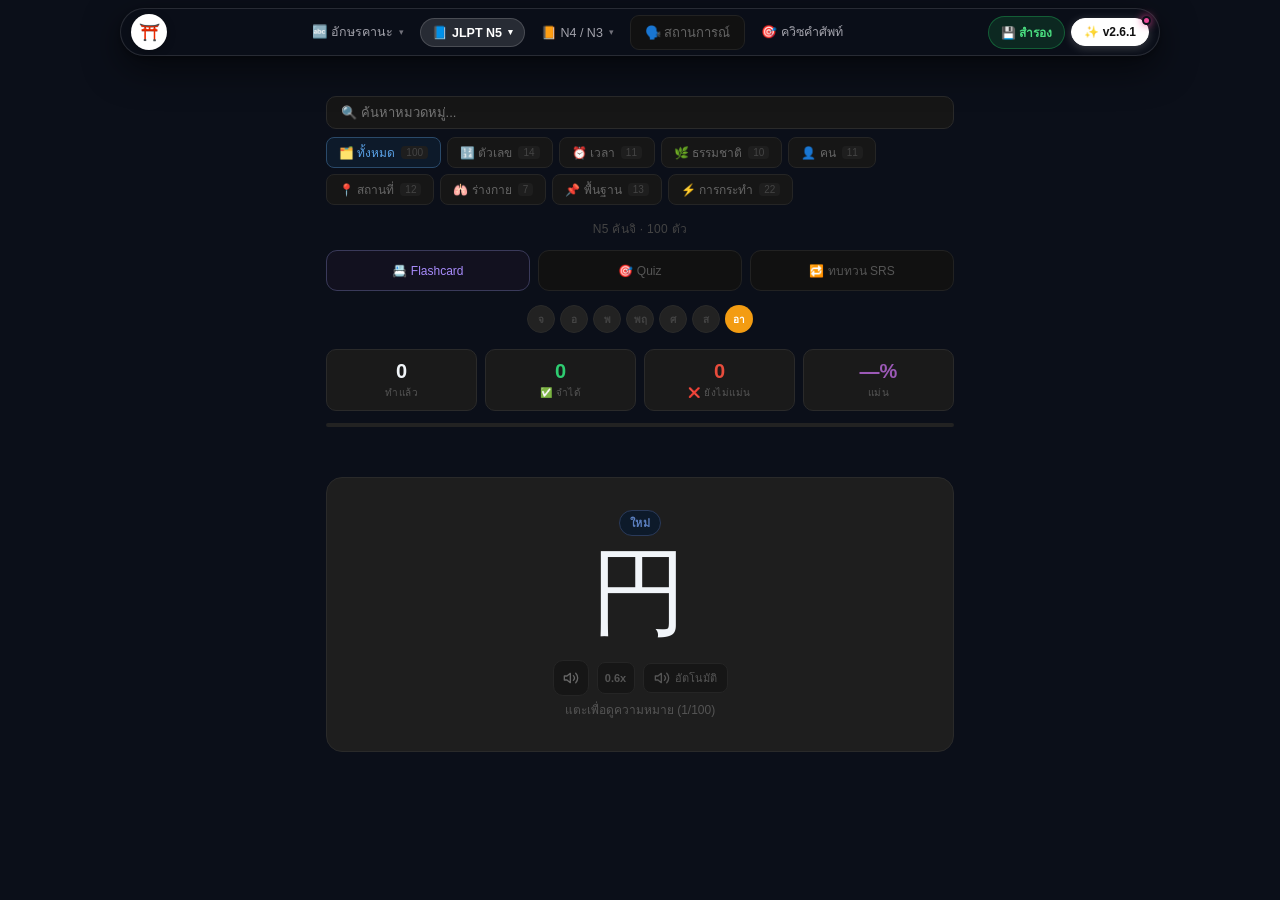
==== flashcard.html @ 949e360c "feat: implement JLPT PWA flashcard and quiz application with modern UI and test suite" ====
<!DOCTYPE html>
<html lang="th">
<head>
<meta charset="UTF-8">
<meta name="viewport" content="width=device-width, initial-scale=1, maximum-scale=1, user-scalable=no">
<title>คันจิ JLPT N5–N3 Flashcard</title>
<link rel="manifest" href="manifest.json">
<meta name="theme-color" content="#111111">
<meta name="mobile-web-app-capable" content="yes">
<meta name="apple-mobile-web-app-capable" content="yes">
<meta name="apple-mobile-web-app-status-bar-style" content="black">
<meta name="apple-mobile-web-app-title" content="JLPT Flashcard">
<link rel="apple-touch-icon" href="apple-touch-icon.png">
<link rel="icon" type="image/png" href="icon-192.png">
<link rel="stylesheet" href="css/shared.css?v=26">
<link rel="stylesheet" href="css/flashcard.css?v=26">
<!-- ตรวจ embedded ก่อน render เพื่อป้องกัน navbar กระพริบ (FOUC) -->
<script>
  if(new URLSearchParams(location.search).has('embedded') || window.self !== window.top){
    document.documentElement.classList.add('is-embedded-early');
  }
</script>
<style>
  /* ซ่อน navbar ทันทีก่อน body class พร้อม */
  html.is-embedded-early .floating-nav-wrapper { display: none !important; }
</style>
</head>
<body>

<div class="floating-nav-wrapper">
  <nav class="nav-capsule" aria-label="แถบเมนูหลัก">
    <a href="index.html" class="nav-brand-badge" title="กลับหน้าหลัก JLPT ควิซ">⛩️</a>

    <div class="nav-menu-group">
      <!-- 1. คานะ Dropdown -->
      <div class="nav-dropdown-wrap" id="wrap-kana">
        <button class="nav-pill-btn" id="group-kana" onclick="toggleNavDropdown('wrap-kana', event)" aria-haspopup="true">
          <span>🔤 อักษรคานะ</span>
          <span class="nav-chevron">▾</span>
        </button>
        <div class="nav-dropdown-panel" role="menu">
          <button class="nav-drop-item level-tab" id="tab-hiragana" onclick="selectNavLevel('hiragana', event)" role="menuitem">🌸 ฮิรางานะ</button>
          <button class="nav-drop-item level-tab" id="tab-katakana" onclick="selectNavLevel('katakana', event)" role="menuitem">⚡ คาตาคานะ</button>
        </div>
      </div>

      <!-- 2. N5 Dropdown -->
      <div class="nav-dropdown-wrap" id="wrap-n5">
        <button class="nav-pill-btn" id="group-n5" onclick="toggleNavDropdown('wrap-n5', event)" aria-haspopup="true">
          <span>📘 JLPT N5</span>
          <span class="nav-chevron">▾</span>
        </button>
        <div class="nav-dropdown-panel" role="menu">
          <button class="nav-drop-item level-tab" id="tab-n5" onclick="selectNavLevel('n5', event)" role="menuitem">📘 N5 คันจิ</button>
          <button class="nav-drop-item level-tab" id="tab-vocab5" onclick="selectNavLevel('vocab5', event)" role="menuitem">📗 N5 คำศัพท์</button>
          <button class="nav-drop-item level-tab" id="tab-grammar5" onclick="selectNavLevel('grammar5', event)" role="menuitem">📙 N5 ไวยากรณ์</button>
        </div>
      </div>

      <!-- 3. N4 / N3 Dropdown -->
      <div class="nav-dropdown-wrap" id="wrap-n4n3">
        <button class="nav-pill-btn" id="group-n4n3" onclick="toggleNavDropdown('wrap-n4n3', event)" aria-haspopup="true">
          <span>📙 N4 / N3</span>
          <span class="nav-chevron">▾</span>
        </button>
        <div class="nav-dropdown-panel" role="menu">
          <button class="nav-drop-item level-tab" id="tab-n4" onclick="selectNavLevel('n4', event)" role="menuitem">📗 N4 คันจิ</button>
          <button class="nav-drop-item level-tab" id="tab-n3" onclick="selectNavLevel('n3', event)" role="menuitem">📙 N3 คันจิ</button>
          <button class="nav-drop-item level-tab" id="tab-all" onclick="selectNavLevel('all', event)" role="menuitem">🗂️ รวมทั้งหมด (N5-N3)</button>
        </div>
      </div>

      <!-- 4. Direct Buttons -->
      <button class="nav-pill-btn level-tab" id="tab-scene" onclick="selectNavLevel('scene', event)">🗣️ สถานการณ์</button>
      <a href="index.html" class="nav-pill-btn" id="tab-quiz" style="text-decoration:none;">🎯 ควิซคำศัพท์</a>
    </div>

    <!-- Right Actions -->
    <div class="nav-right-actions">
      <button class="nav-action-pill backup-pill" id="btn-backup" onclick="event.preventDefault();openBackup()" title="สำรองและกู้คืนข้อมูล">💾 สำรอง</button>
      <button class="nav-action-pill changelog-pill btn-changelog-tab" id="btn-changelog" onclick="event.preventDefault();openChangelog()" title="บันทึกการอัปเดตระบบ">
        <span>✨ v2.6.1</span>
        <span class="changelog-unread-dot" id="changelog-badge-dot"></span>
      </button>
    </div>
  </nav>
</div>

<div class="content">
  <div id="backup-banner"></div>
  <div class="filter-wrap"><input class="filter-search" id="filter-search" placeholder="🔍 ค้นหาหมวดหมู่..." oninput="filterChips(this.value)"><div class="filter-bar" id="filters"></div></div>
  <div class="section-info" id="section-info"></div>
  <div id="scene-bar"></div>
  <div class="mode-tabs">
    <div class="mode-tab active" id="mt-flash" onclick="event.preventDefault();setMode('flash')">📇 Flashcard</div>
    <div class="mode-tab" id="mt-quiz" onclick="event.preventDefault();setMode('quiz')">🎯 Quiz</div>
    <div class="mode-tab" id="mt-srs" onclick="event.preventDefault();setMode('srs')">🔁 ทบทวน SRS</div>
  </div>
  <div class="streak-row" id="streak-row"></div>
  <div class="stats">
    <div class="stat"><div class="stat-n" id="s-total">0</div><div class="stat-l">ทำแล้ว</div></div>
    <div class="stat"><div class="stat-n" id="s-right" style="color:#2ecc71">0</div><div class="stat-l">✅ จำได้</div></div>
    <div class="stat"><div class="stat-n" id="s-wrong" style="color:#e74c3c">0</div><div class="stat-l">❌ ยังไม่แม่น</div></div>
    <div class="stat"><div class="stat-n stat-pct" id="s-pct">0%</div><div class="stat-l">แม่น</div></div>
  </div>
  <div class="progress-bar"><div class="progress-fill pf-n5" id="prog" style="width:0%"></div></div>
  <div class="mode-badge" id="mode-label"></div>
  <div id="main"></div>
</div>

<div class="modal-overlay" id="scene-modal" onclick="if(event.target===this)closeScene()">
  <div class="modal-box scene-box" role="dialog" aria-modal="true" aria-label="บทสนทนา">
    <div class="modal-head"><span id="scene-title"></span><button class="modal-x" onclick="closeScene()" aria-label="ปิด">✕</button></div>
    <div class="scene-tip" id="scene-tip"></div>
    <button class="scene-play" id="scene-play-btn" data-playing="0" onclick="playScene()">▶ เล่นทั้งบท</button>
    <div id="scene-list"></div>
  </div>
</div>

<div class="modal-overlay" id="backup-modal" onclick="if(event.target===this)closeBackup()">
  <div class="modal-box" role="dialog" aria-modal="true" aria-label="สำรองและกู้คืนข้อมูล">
    <div class="modal-head"><span>💾 สำรอง / กู้คืนข้อมูล</span><button class="modal-x" onclick="closeBackup()" aria-label="ปิด">✕</button></div>
    <div class="backup-info" id="backup-info"></div>
    <div class="modal-actions">
      <button class="done-btn primary" onclick="exportBackup()">⬆️ ส่งออกไฟล์สำรอง</button>
      <button class="done-btn secondary" onclick="document.getElementById('import-file').click()">⬇️ นำเข้าจากไฟล์</button>
      <input type="file" id="import-file" accept=".json,application/json" hidden onchange="importFile(this)">
    </div>
    <details class="backup-adv">
      <summary>ใช้ข้อความแทนไฟล์ (คัดลอก / วาง)</summary>
      <textarea id="backup-text" rows="5" placeholder="วางข้อมูลสำรองที่นี่ แล้วกด นำเข้าจากข้อความ"></textarea>
      <div class="modal-actions row">
        <button class="done-btn secondary" onclick="copyBackup()">คัดลอกข้อมูล</button>
        <button class="done-btn secondary" onclick="importFromTextarea()">นำเข้าจากข้อความ</button>
      </div>
    </details>
    <div class="backup-msg" id="backup-msg"></div>
    <div class="backup-tip">เคล็ดลับ: ข้อมูลสำรองนี้รวมความคืบหน้าของทั้งควิซคำศัพท์ และ Flashcard/SRS เข้าด้วยกัน สามารถนำไปกู้คืนบนเครื่องอื่นได้สมบูรณ์</div>
  </div>
</div>

<div class="modal-overlay" id="changelog-modal" onclick="if(event.target===this)closeChangelog()">
  <div class="modal-box" role="dialog" aria-modal="true" aria-label="บันทึกการอัปเดตระบบ" style="max-width:560px;max-height:85vh;display:flex;flex-direction:column;">
    <div class="modal-head" style="flex-shrink:0;">
      <span style="display:flex;align-items:center;gap:8px;">
        <span>✨ บันทึกการอัปเดตระบบ</span>
        <span style="font-size:11px;background:#6366f122;color:#a5b4fc;border:1px solid #6366f155;padding:2px 8px;border-radius:10px;font-weight:600;">v2.6.1</span>
      </span>
      <button class="modal-x" onclick="closeChangelog()">✕</button>
    </div>
    <div style="overflow-y:auto;padding-right:4px;margin-top:8px;">
      <p style="font-size:13px;color:#94a3b8;margin-bottom:14px;line-height:1.5;">
        รายละเอียดการพัฒนาและฟังก์ชันใหม่ในแต่ละเวอร์ชัน เพื่อให้คุณเรียนและฝึกจำภาษาญี่ปุ่นได้อย่างมีประสิทธิภาพสูงสุด
      </p>
      <div class="changelog-timeline">
        <div class="changelog-card latest">
          <div class="changelog-version-header">
            <div class="changelog-version">v2.6.1 <span class="changelog-badge-new">LATEST</span></div>
            <div class="changelog-date">25 พ.ย. 2026</div>
          </div>
          <ul class="changelog-list">
            <li><span class="emoji">🐛</span><div><b>แก้ Dropdown ไม่ปิดหลัง click:</b> CSS <code>:hover</code> override JS ทำให้ dropdown เปิดกลับทันที แก้โดยให้ JS จัดการ state ผ่าน <code>.open</code> class อย่างเดียว</div></li>
            <li><span class="emoji">🪟</span><div><b>แก้ Navbar ซ้อนใน Flashcard:</b> navbar โผล่ซ้อนกับ navbar หลักเมื่อเปิดผ่าน iframe แก้ด้วย inline script ใน &lt;head&gt; ซ่อนก่อน render (ป้องกัน FOUC)</div></li>
            <li><span class="emoji">💾</span><div><b>แก้ Backup ไม่ครบ:</b> เพิ่ม custom words และ mastery progress เข้า backup schema พร้อมแก้ restore ให้คืนค่าข้อมูลเหล่านี้ด้วย</div></li>
            <li><span class="emoji">🔧</span><div><b>แก้เพิ่มคำศัพท์ไม่ได้:</b> modal ใช้ element ID ผิด ทำให้บันทึกไม่ได้ แก้ให้ตรงกับ HTML</div></li>
            <li><span class="emoji">🧹</span><div><b>แก้ Active state ค้างใน Navbar:</b> ลบ class ที่ hardcode ให้ JS จัดการ active state ทั้งหมดผ่าน <code>updateNavCapsuleState()</code></div></li>
          </ul>
        </div>
        <div class="changelog-card">
          <div class="changelog-version-header">
            <div class="changelog-version">v2.5.0</div>
            <div class="changelog-date">20–24 พ.ย. 2026</div>
          </div>
          <ul class="changelog-list">
            <li><span class="emoji">🚀</span><div><b>ปรับสถาปัตยกรรมโมดูลใหม่:</b> แยกไฟล์ CSS และ JS เป็นระเบียบ โหลดเร็วขึ้น รองรับ PWA Cache สมบูรณ์</div></li>
            <li><span class="emoji">🔤</span><div><b>Modern Floating Pill Navbar:</b> เมนูแคปซูลมนลอย จัดกลุ่มหมวดหมู่เป็นสัดส่วน พร้อมสลับระหว่าง ควิซหลัก และ Flashcard รอง</div></li>
            <li><span class="emoji">⏳</span><div><b>ระบบวิเคราะห์คำที่ตอบช้า:</b> หน้าสรุปผลควิซแสดงรายการคำที่ตอบช้าเกินเกณฑ์ ระบุเวลาที่ใช้ พร้อมปุ่มฟังเสียง 🔊 และปุ่มฝึกเฉพาะคำที่ตอบช้า</div></li>
            <li><span class="emoji">🔧</span><div><b>ระบบซ่อมเฉพาะตัวที่ผิด:</b> กดซ่อมเฉพาะข้อที่ตอบผิดล่าสุดได้ทันทีทั้งฮิรางานะ คาตาคานะ และคำศัพท์</div></li>
            <li><span class="emoji">💾</span><div><b>ระบบสำรองข้อมูลรวมเป็นหนึ่งเดียว:</b> Export ครั้งเดียวเก็บทั้งควิซ คำศัพท์ที่เพิ่มเอง และความจำ SRS ทั้งหมด</div></li>
          </ul>
        </div>
      </div>
    </div>
  </div>
</div>

<script src="data/kanji.js?v=26"></script>
<script src="data/vocab5.js?v=26"></script>
<script src="data/kana.js?v=26"></script>
<script src="data/grammar5.js?v=26"></script>
<script src="data/scenes.js?v=26"></script>

<script src="js/utils.js?v=26"></script>
<script src="js/nav.js?v=26"></script>
<script src="js/backup.js?v=26"></script>
<script src="js/changelog.js?v=26"></script>
<script src="js/tts.js?v=26"></script>
<script src="js/flashcard.js?v=26"></script>

<script>
if (new URLSearchParams(location.search).has('embedded') || window.self !== window.top) {
  document.documentElement.classList.add('is-embedded-early');
  document.body.classList.add('is-embedded');
}

if ('serviceWorker' in navigator && /^https?:$/.test(location.protocol)) {
  window.addEventListener('load', () => {
    navigator.serviceWorker.register('./sw.js').catch(()=>{});
  });
}

initPersist();
renderBackupBanner();
checkChangelogBadge();
updateNavCapsuleState(currentLevel);

renderFilters();
startAll();

document.addEventListener('keydown', e => {
  if (e.key === 'Escape') {
    closeBackup();
    closeScene();
    closeChangelog();
  }
});
</script>
</body>
</html>
---- css/shared.css ----
/* ══════════════════════════════════════════════════════════
   JLPT STUDY & QUIZ — SHARED STYLES
   ══════════════════════════════════════════════════════════ */

/* ── RESET & BASE ── */
* {
  box-sizing: border-box;
  margin: 0;
  padding: 0;
}
body {
  background: #0b0f19;
  color: #f1f5f9;
  font-family:
    -apple-system, BlinkMacSystemFont, "Segoe UI", Roboto, "Noto Sans Thai",
    "Hiragino Kaku Gothic ProN", "Yu Gothic", Meiryo, sans-serif;
  min-height: 100vh;
  -webkit-font-smoothing: antialiased;
  overscroll-behavior: none;
  font-feature-settings: "pwid" 1; /* ให้อักษรญี่ปุ่นมีขนาดสัดส่วน */
  -webkit-font-feature-settings: "pwid" 1;
}
button,
input,
select,
textarea {
  font-family: inherit;
}
a {
  color: inherit;
  text-decoration: none;
}

::-webkit-scrollbar {
  width: 5px;
  height: 5px;
}
::-webkit-scrollbar-track {
  background: #0b0f19;
}
::-webkit-scrollbar-thumb {
  background: #1e293b;
  border-radius: 3px;
}

/* ── MODERN FLOATING PILL NAVBAR ── */
.floating-nav-wrapper {
  position: sticky;
  top: 0;
  z-index: 1000;
  padding: 8px 8px 6px 8px;
  margin: 0 0 14px 0;
  display: flex;
  justify-content: center;
  width: 100%;
  pointer-events: none;
  background: linear-gradient(to bottom, #0b0f19 0%, #0b0f19 70%, transparent 100%);
}
.nav-capsule {
  pointer-events: auto;
  display: flex;
  align-items: center;
  justify-content: space-between;
  background: rgba(11, 15, 25, 0.98);
  backdrop-filter: blur(20px);
  -webkit-backdrop-filter: blur(20px);
  border: 1px solid rgba(255, 255, 255, 0.12);
  border-radius: 9999px;
  padding: 5px 10px;
  box-shadow:
    0 12px 36px rgba(0, 0, 0, 0.55),
    0 2px 6px rgba(0, 0, 0, 0.3);
  max-width: 1040px;
  width: 100%;
  gap: 6px;
  position: relative;
  box-sizing: border-box;
}
.nav-brand-badge {
  display: flex;
  align-items: center;
  justify-content: center;
  width: 36px;
  height: 36px;
  border-radius: 50%;
  background: #ffffff;
  color: #111;
  font-size: 17px;
  flex-shrink: 0;
  box-shadow: 0 2px 8px rgba(0, 0, 0, 0.25);
  cursor: pointer;
  transition:
    transform 0.15s ease,
    box-shadow 0.15s ease;
  user-select: none;
  border: none;
  outline: none;
  text-decoration: none;
}
.nav-brand-badge:hover {
  transform: scale(1.06);
  box-shadow: 0 4px 12px rgba(255, 255, 255, 0.25);
}
.nav-menu-group {
  display: flex;
  align-items: center;
  gap: 4px;
  flex: 1;
  justify-content: center;
  min-width: 0;
}
.nav-dropdown-wrap {
  position: relative;
}
.nav-pill-btn {
  display: inline-flex;
  align-items: center;
  gap: 5px;
  background: transparent;
  border: 1px solid transparent;
  border-radius: 9999px;
  color: #a1a1aa;
  padding: 6px 11px;
  font-size: 12.5px;
  font-weight: 500;
  cursor: pointer;
  transition: all 0.16s ease;
  white-space: nowrap;
  user-select: none;
  flex-shrink: 0;
}
.nav-pill-btn:hover {
  color: #18181b;
  background: rgba(255, 255, 255, 0.95);
  border-color: rgba(255, 255, 255, 0.2);
  box-shadow: 0 2px 8px rgba(255, 255, 255, 0.15);
}
.nav-pill-btn.group-active,
.nav-pill-btn.active {
  background: rgba(255, 255, 255, 0.12);
  color: #ffffff;
  border-color: rgba(255, 255, 255, 0.16);
  font-weight: 600;
}
.nav-pill-btn.group-active .nav-chevron {
  color: #ffffff;
}
.nav-chevron {
  font-size: 9px;
  color: #71717a;
  transition: transform 0.18s ease;
  margin-left: 1px;
}
.nav-dropdown-wrap {
  position: relative;
}
.nav-dropdown-wrap::after {
  content: "";
  position: absolute;
  top: 100%;
  left: 0;
  right: 0;
  height: 12px;
}
.nav-dropdown-wrap.open .nav-chevron {
  transform: rotate(180deg);
  color: #ffffff;
}
.nav-dropdown-panel {
  position: absolute;
  top: calc(100% + 8px);
  left: 50%;
  transform: translateX(-50%) translateY(-6px);
  background: #18181c;
  border: 1px solid rgba(255, 255, 255, 0.14);
  border-radius: 14px;
  padding: 6px;
  min-width: 170px;
  box-shadow:
    0 14px 34px rgba(0, 0, 0, 0.65),
    0 2px 8px rgba(0, 0, 0, 0.4);
  display: none;
  flex-direction: column;
  gap: 3px;
  z-index: 9999;
  backdrop-filter: blur(16px);
  -webkit-backdrop-filter: blur(16px);
  opacity: 0;
  pointer-events: none;
  transition:
    opacity 0.15s ease,
    transform 0.15s ease;
}
.nav-dropdown-wrap.open .nav-dropdown-panel {
  display: flex;
  opacity: 1;
  pointer-events: auto;
  transform: translateX(-50%) translateY(0);
}
.nav-drop-item {
  display: flex;
  align-items: center;
  justify-content: flex-start;
  gap: 8px;
  padding: 9px 12px;
  border-radius: 9px;
  font-size: 13px;
  font-weight: 500;
  color: #d4d4d8;
  background: transparent;
  border: none;
  text-align: left;
  cursor: pointer;
  transition: all 0.14s ease;
  white-space: nowrap;
  width: 100%;
}
.nav-drop-item:hover {
  background: rgba(255, 255, 255, 0.95);
  color: #18181b;
}
.nav-drop-item.active,
.nav-drop-item.active-n5,
.nav-drop-item.active-vocab5,
.nav-drop-item.active-grammar5,
.nav-drop-item.active-n4,
.nav-drop-item.active-n3,
.nav-drop-item.active-hiragana,
.nav-drop-item.active-katakana,
.nav-drop-item.active-all {
  background: rgba(99, 102, 241, 0.22);
  color: #c7d2fe;
  font-weight: 600;
}
.nav-pill-btn.active,
.nav-pill-btn.active-scene,
.nav-pill-btn.active-flashcard {
  background: rgba(255, 255, 255, 0.14);
  color: #ffffff;
  border-color: rgba(255, 255, 255, 0.2);
}
.nav-pill-btn.active-quiz {
  background: rgba(99, 102, 241, 0.22);
  color: #c7d2fe;
  border-color: rgba(99, 102, 241, 0.4);
}
.nav-right-actions {
  display: flex;
  align-items: center;
  gap: 6px;
  flex-shrink: 0;
  margin-left: auto;
}
.nav-action-pill {
  display: inline-flex;
  align-items: center;
  justify-content: center;
  gap: 6px;
  border-radius: 9999px;
  padding: 6px 12px;
  font-size: 12px;
  font-weight: 600;
  cursor: pointer;
  transition: all 0.15s ease;
  border: 1px solid rgba(255, 255, 255, 0.12);
  background: rgba(255, 255, 255, 0.06);
  color: #e4e4e7;
  white-space: nowrap;
  user-select: none;
  position: relative;
  flex-shrink: 0;
}
.nav-action-pill:hover {
  background: rgba(255, 255, 255, 0.14);
  color: #fff;
  border-color: rgba(255, 255, 255, 0.22);
  transform: translateY(-1px);
}
.nav-action-pill.backup-pill {
  background: rgba(34, 197, 94, 0.14);
  border-color: rgba(34, 197, 94, 0.35);
  color: #4ade80;
}
.nav-action-pill.backup-pill:hover {
  background: rgba(255, 255, 255, 0.95);
  border-color: rgba(34, 197, 94, 0.6);
  color: #16a34a;
  box-shadow: 0 2px 8px rgba(34, 197, 94, 0.25);
}
.nav-action-pill.changelog-pill {
  background: #ffffff;
  border-color: #ffffff;
  color: #111111;
  font-weight: 700;
  box-shadow: 0 2px 10px rgba(255, 255, 255, 0.2);
}
.nav-action-pill.changelog-pill:hover {
  background: #f4f4f5;
  transform: translateY(-1px);
}

@media (max-width: 1060px) {
  .nav-capsule {
    padding: 4px 8px;
    gap: 4px;
  }
  .nav-pill-btn {
    padding: 5px 8px;
    font-size: 12px;
    gap: 4px;
  }
  .nav-action-pill {
    padding: 5px 8px;
    font-size: 11.5px;
    gap: 4px;
  }
  .nav-brand-badge {
    width: 32px;
    height: 32px;
    font-size: 15px;
  }
}

@media (max-width: 768px) {
  .floating-nav-wrapper {
    padding: 0 4px;
  }
  .nav-capsule {
    padding: 4px 6px;
    gap: 4px;
    justify-content: flex-start;
  }
  .nav-menu-group {
    flex: initial;
  }
  .nav-pill-btn {
    padding: 5px 8px;
    font-size: 11.5px;
  }
  .nav-action-pill {
    padding: 5px 8px;
    font-size: 11px;
  }
}

/* ── MODALS ── */
.modal-overlay {
  position: fixed;
  top: 0;
  left: 0;
  right: 0;
  bottom: 0;
  background: rgba(0, 0, 0, 0.78);
  backdrop-filter: blur(6px);
  -webkit-backdrop-filter: blur(6px);
  display: none;
  align-items: center;
  justify-content: center;
  z-index: 2000;
  padding: 16px;
}
.modal-overlay.open,
.modal-overlay.active {
  display: flex;
}
.modal-box {
  background: #131b2e;
  border: 1px solid #283754;
  border-radius: 18px;
  padding: 24px;
  width: 100%;
  max-width: 480px;
  box-shadow: 0 24px 60px rgba(0, 0, 0, 0.7);
  animation: popIn 0.2s cubic-bezier(0.16, 1, 0.3, 1);
}
@keyframes popIn {
  from {
    opacity: 0;
    transform: scale(0.95) translateY(8px);
  }
  to {
    opacity: 1;
    transform: scale(1) translateY(0);
  }
}
.modal-head {
  display: flex;
  align-items: center;
  justify-content: space-between;
  margin-bottom: 16px;
  font-size: 17px;
  font-weight: 600;
  color: #f8fafc;
}
.modal-x {
  width: 32px;
  height: 32px;
  border-radius: 50%;
  background: #1e293b;
  border: none;
  color: #94a3b8;
  font-size: 16px;
  cursor: pointer;
  display: flex;
  align-items: center;
  justify-content: center;
  transition: all 0.15s;
}
.modal-x:hover {
  background: #334155;
  color: #fff;
}
.modal-actions {
  display: flex;
  flex-direction: column;
  gap: 10px;
  margin-top: 16px;
}
.modal-actions.row {
  flex-direction: row;
}

/* ── CHANGELOG MODAL ── */
.changelog-unread-dot {
  position: absolute;
  top: -3px;
  right: -3px;
  width: 9px;
  height: 9px;
  background: #ec4899;
  border: 2px solid #0b0f19;
  border-radius: 50%;
  box-shadow: 0 0 8px #ec4899;
  display: none;
}
.changelog-unread-dot.show {
  display: block;
  animation: pulse-dot 1.8s infinite;
}
@keyframes pulse-dot {
  0%,
  100% {
    transform: scale(1);
    opacity: 1;
  }
  50% {
    transform: scale(1.25);
    opacity: 0.8;
  }
}
.changelog-timeline {
  display: flex;
  flex-direction: column;
  gap: 12px;
  margin-top: 6px;
}
.changelog-card {
  background: #0f172a;
  border: 1px solid #1e293b;
  border-radius: 12px;
  padding: 14px 16px;
  transition: border-color 0.15s;
}
.changelog-card.latest {
  border-color: #6366f1;
  background: linear-gradient(180deg, #1e1b4b1a 0%, #0f172a 100%);
}
.changelog-version-header {
  display: flex;
  align-items: center;
  justify-content: space-between;
  margin-bottom: 10px;
}
.changelog-version {
  font-size: 14px;
  font-weight: 700;
  color: #f8fafc;
  display: flex;
  align-items: center;
  gap: 6px;
}
.changelog-badge-new {
  font-size: 10px;
  padding: 2px 6px;
  border-radius: 6px;
  background: #6366f1;
  color: #fff;
  font-weight: 700;
  letter-spacing: 0.5px;
}
.changelog-date {
  font-size: 11.5px;
  color: #64748b;
}
.changelog-list {
  list-style: none;
  padding: 0;
  margin: 0;
  display: flex;
  flex-direction: column;
  gap: 8px;
  font-size: 12.5px;
  color: #cbd5e1;
  line-height: 1.55;
}
.changelog-list li {
  display: flex;
  align-items: flex-start;
  gap: 8px;
}
.changelog-list li span.emoji {
  flex-shrink: 0;
  font-size: 15px;
}

/* ── BACKUP MODAL DETAILS ── */
.backup-info {
  font-size: 13px;
  color: #94a3b8;
  line-height: 1.7;
  margin: 8px 0 14px 0;
  background: #0f172a;
  border-radius: 10px;
  padding: 10px 12px;
  border: 1px solid #1e293b;
}
.backup-info b {
  color: #e2e8f0;
  font-weight: 500;
}
.backup-info .ok {
  color: #4ade80;
}
.backup-info .warn {
  color: #fbbf24;
}
.backup-adv {
  margin-top: 14px;
  font-size: 13px;
  color: #64748b;
}
.backup-adv summary {
  cursor: pointer;
  padding: 6px 0;
}
.backup-adv textarea {
  width: 100%;
  box-sizing: border-box;
  background: #0b0f19;
  border: 1px solid #1e293b;
  border-radius: 8px;
  padding: 8px;
  color: #cbd5e1;
  font-size: 11px;
  font-family: monospace;
  margin-top: 6px;
  resize: vertical;
  outline: none;
}
.backup-adv textarea:focus {
  border-color: #3b82f6;
}
.backup-msg {
  min-height: 20px;
  font-size: 13px;
  margin-top: 12px;
  text-align: center;
}
.backup-msg.ok {
  color: #4ade80;
}
.backup-msg.err {
  color: #f87171;
}
.backup-tip {
  font-size: 11.5px;
  color: #64748b;
  line-height: 1.6;
  margin-top: 12px;
  border-top: 1px solid #1e293b;
  padding-top: 10px;
}
.backup-banner {
  background: #1e1a08;
  border: 1px solid #4a3a10;
  border-radius: 12px;
  padding: 10px 14px;
  margin: 8px 0 14px 0;
  display: flex;
  align-items: center;
  gap: 10px;
  font-size: 12.5px;
  color: #e0b040;
  flex-wrap: wrap;
}
.backup-banner span {
  flex: 1;
  min-width: 150px;
}
.backup-banner button {
  background: #e0b040;
  color: #111;
  border: none;
  border-radius: 8px;
  padding: 6px 12px;
  font-size: 12px;
  font-weight: 600;
  cursor: pointer;
}
.backup-banner button.ghost {
  background: transparent;
  border: 1px solid #4a3a10;
  color: #e0b040;
}

/* Toast animations */
@keyframes slideUp {
  from {
    transform: translateX(-50%) translateY(20px);
    opacity: 0;
  }
  to {
    transform: translateX(-50%) translateY(0);
    opacity: 1;
  }
}

@keyframes fadeOut {
  from {
    opacity: 1;
  }
  to {
    opacity: 0;
  }
}
---- css/flashcard.css ----
/* ══════════════════════════════════════════════════════════
   JLPT FLASHCARD — PAGE STYLES
   ══════════════════════════════════════════════════════════ */

body.is-embedded .floating-nav-wrapper {
  display: none !important;
}

.content{max-width:660px;margin:0 auto;padding:20px 16px;}
.filter-wrap{margin-bottom:14px;}
.filter-search{
  width:100%;box-sizing:border-box;
  background:#161616;border:1px solid #2a2a2a;
  border-radius:10px;padding:8px 14px;
  color:#ccc;font-size:13px;margin-bottom:8px;
  outline:none;transition:border-color .15s;
}
.filter-search:focus{border-color:#444;}
.filter-bar{display:flex;gap:6px;flex-wrap:wrap;}
.filter-chip{
  display:inline-flex;align-items:center;gap:4px;
  font-size:12px;padding:5px 12px;border-radius:8px;
  border:1px solid #252525;background:#161616;
  color:#666;cursor:pointer;transition:all .15s;
  white-space:nowrap;
}
.filter-chip:hover{border-color:#3a3a3a;color:#999;background:#1c1c1c;}
.filter-chip.active{border-color:#3a3a5a;background:#1a1a2a;color:#a080f0;}
.filter-chip.active-n5{border-color:#2a4a6a;background:#0d1a2a;color:#5ba3e8;}
.filter-chip.active-vocab5{border-color:#3a2a6a;background:#1a1228;color:#a080f0;}
.filter-chip.active-n4{border-color:#1a4a1a;background:#0d1f0d;color:#4caf70;}
.filter-chip.active-n3{border-color:#4a2a1a;background:#1f100d;color:#e07850;}
.filter-chip .chip-count{
  font-size:10px;color:#444;background:#1e1e1e;
  border-radius:4px;padding:1px 5px;margin-left:2px;
}
.filter-chip.active .chip-count{color:#666;background:#ffffff10;}
.section-info{font-size:12px;color:#444;margin-bottom:12px;text-align:center;letter-spacing:.3px;}
/* stats replaced */
/* stat replaced */
.stat-n{font-size:22px;font-weight:500;}
.stat-l{font-size:11px;color:#666;margin-top:2px;}
.progress-bar{height:4px;background:#222;border-radius:2px;margin-bottom:16px;overflow:hidden;}
.progress-fill{height:100%;border-radius:2px;transition:width .3s;}
.pf-n5{background:#378ADD;}
.pf-vocab5{background:#9060e0;}
.pf-n4{background:#4caf70;}
.pf-n3{background:#e07850;}
.mode-badge{text-align:center;margin-bottom:10px;min-height:24px;}
.mode-badge span{display:inline-block;font-size:11px;padding:2px 12px;border-radius:20px;background:#2a2200;color:#e0b040;}
.card{background:#1e1e1e;border:1px solid #2a2a2a;border-radius:16px;min-height:270px;display:flex;flex-direction:column;align-items:center;justify-content:center;padding:2rem;cursor:pointer;transition:border-color .15s;margin-bottom:12px;user-select:none;}
.card:hover{border-color:#444;}
.kanji-big{
  font-size:96px;
  line-height:1;
  margin-bottom:10px;
  font-family: "Hiragino Kaku Gothic ProN", "Yu Gothic", "MS Gothic", "Noto Sans JP", sans-serif;
  font-feature-settings: "halt" 1;
  -webkit-font-feature-settings: "halt" 1;
  letter-spacing: 0.02em;
}
.vocab-big{
  font-size:38px;
  line-height:1.3;
  margin-bottom:10px;
  font-weight:500;
  text-align:center;
  word-break:break-all;
  font-family: "Hiragino Kaku Gothic ProN", "Yu Gothic", "MS Gothic", "Noto Sans JP", sans-serif;
  font-feature-settings: "halt" 1;
  -webkit-font-feature-settings: "halt" 1;
}
.card-hint{font-size:12px;color:#555;}
.meaning{font-size:26px;font-weight:500;margin-bottom:6px;}
.readings{font-size:13px;color:#777;margin-bottom:4px;}
.cat-badge{display:inline-block;font-size:11px;padding:2px 10px;border-radius:10px;margin-top:6px;}


.done-screen{text-align:center;padding:2rem 0;}
.done-pct{font-size:60px;font-weight:500;margin-bottom:6px;}
.done-title{font-size:20px;font-weight:500;margin-bottom:6px;}
.done-sub{font-size:13px;color:#777;margin-bottom:20px;}
::-webkit-scrollbar{width:5px;}
::-webkit-scrollbar-track{background:#111;}
::-webkit-scrollbar-thumb{background:#333;border-radius:3px;}

/* ── STATS EXTENDED ── */
.stats{display:grid;grid-template-columns:repeat(4,1fr);gap:8px;margin-bottom:12px;}
.stat{background:#1a1a1a;border-radius:10px;padding:10px;text-align:center;border:1px solid #2a2a2a;}
.stat-n{font-size:20px;font-weight:600;}
.stat-l{font-size:10px;color:#555;margin-top:2px;letter-spacing:.5px;}
.stat-streak{color:#f39c12;}
.stat-pct{color:#9b59b6;}

/* ── QUIZ MODE ── */
.quiz-question{
  font-size:72px;
  font-weight:300;
  text-align:center;
  padding:30px 10px 10px;
  line-height:1.1;
  font-family: "Hiragino Kaku Gothic ProN", "Yu Gothic", "MS Gothic", "Noto Sans JP", sans-serif;
  font-feature-settings: "halt" 1;
  -webkit-font-feature-settings: "halt" 1;
}
.quiz-question-sub{font-size:14px;color:#666;text-align:center;margin-bottom:20px;}
.quiz-choices{display:grid;grid-template-columns:1fr 1fr;gap:10px;margin-top:10px;}


/* ── MODE SELECTOR ── */


/* ── SRS BADGE ── */
.srs-badge{
  display:inline-block;padding:3px 10px;border-radius:20px;
  font-size:11px;font-weight:600;letter-spacing:.5px;margin-bottom:8px;
}
.srs-new{background:#0d1a2a;color:#5b7fbf;border:1px solid #2a3a5a;}
.srs-due{background:#2a1a0d;color:#e67e22;border:1px solid #5a3a1a;}
.srs-ok{background:#0d2a1a;color:#27ae60;border:1px solid #1a5a2a;}

/* ── SESSION DONE ── */
.done-wrap{padding:20px 0;text-align:center;}
.done-title{font-size:26px;font-weight:600;margin-bottom:6px;}
.done-sub{font-size:14px;color:#666;margin-bottom:24px;}
.done-grid{display:grid;grid-template-columns:1fr 1fr;gap:10px;margin-bottom:20px;}
.done-card{background:#1a1a1a;border-radius:12px;padding:16px;border:1px solid #2a2a2a;}
.done-num{font-size:28px;font-weight:700;}
.done-lbl{font-size:11px;color:#555;margin-top:4px;}


/* ── STREAK / CALENDAR ── */
.streak-row{display:flex;justify-content:center;gap:5px;margin:0 auto 16px;flex-wrap:wrap;}
.streak-dot{
  width:28px;height:28px;border-radius:50%;font-size:10px;
  display:flex;align-items:center;justify-content:center;
  font-weight:600;
}
.streak-dot.done{background:#27ae60;color:#fff;}
.streak-dot.today{background:#f39c12;color:#fff;}
.streak-dot.empty{background:#222;color:#444;border:1px solid #2a2a2a;}

/* ── CARD เพิ่ม feedback ── */
.card-feedback{text-align:center;padding:6px 0 0;font-size:13px;color:#666;}


/* ══ BUTTONS — redesigned ══ */
.btn-wrong,.btn-right{
  flex:1;position:relative;overflow:hidden;
  padding:14px 10px;font-size:14px;font-weight:500;
  border-radius:14px;cursor:pointer;
  transition:transform .12s, opacity .12s;
  display:flex;align-items:center;justify-content:center;gap:8px;
  border:none;
}
.btn-wrong{
  background:#2a0e0e;color:#f87171;
  box-shadow:inset 0 0 0 1.5px #7f1d1d;
}
.btn-wrong:hover{background:#3a1212;transform:translateY(-1px);}
.btn-wrong:active{transform:scale(.97);}
.btn-right{
  background:#0e2a18;color:#4ade80;
  box-shadow:inset 0 0 0 1.5px #14532d;
}
.btn-right:hover{background:#122e1c;transform:translateY(-1px);}
.btn-right:active{transform:scale(.97);}
.btn-row{display:flex;gap:10px;margin-top:14px;}

/* ── Mode tabs ── */
.mode-tabs{display:flex;gap:8px;margin-bottom:14px;}
.mode-tab{
  flex:1;padding:10px 6px;border-radius:11px;font-size:12px;font-weight:500;
  border:1.5px solid #222;background:#111;
  color:#555;cursor:pointer;text-align:center;
  transition:all .15s;display:flex;align-items:center;justify-content:center;gap:5px;
}
.mode-tab:hover{border-color:#333;color:#888;}
.mode-tab.active{border-color:#3a3a5a;color:#a78bfa;background:#12111f;}

/* ── Level tabs ── */
.level-tabs{display:flex;gap:6px;}
.level-tab{
  padding:6px 14px;border-radius:9px;
  border:1.5px solid #222;background:#111;
  color:#666;cursor:pointer;font-size:13px;font-weight:500;
  transition:all .15s;
}
.level-tab:hover{border-color:#333;color:#999;}
.level-tab.active-n5{background:#0d1a2a;color:#60a5fa;border-color:#1e3a5f;}
.level-tab.active-vocab5{background:#12111f;color:#a78bfa;border-color:#3730a3;}
.level-tab.active-n4{background:#0d1f0d;color:#4ade80;border-color:#14532d;}
.level-tab.active-n3{background:#1c0d07;color:#fb923c;border-color:#7c2d12;}

/* ── Done screen buttons ── */
.done-btn{
  width:100%;padding:14px;border-radius:13px;font-size:14px;font-weight:500;
  cursor:pointer;border:none;
  display:flex;align-items:center;justify-content:center;gap:8px;
  transition:transform .12s,opacity .12s;
}
.done-btn:hover{opacity:.88;transform:translateY(-1px);}
.done-btn:active{transform:scale(.97);}
.done-btn.primary{background:#0e2a18;color:#4ade80;box-shadow:inset 0 0 0 1.5px #14532d;}
.done-btn.secondary{background:#12111f;color:#a78bfa;box-shadow:inset 0 0 0 1.5px #3730a3;}
.done-btn.danger{background:#2a0e0e;color:#f87171;box-shadow:inset 0 0 0 1.5px #7f1d1d;}
.done-actions{display:flex;flex-direction:column;gap:10px;}

/* ── Quiz next button ── */
.quiz-next{
  display:flex;align-items:center;justify-content:center;gap:8px;
  width:100%;margin-top:12px;padding:14px;
  background:#0e2a18;border:none;box-shadow:inset 0 0 0 1.5px #14532d;
  border-radius:13px;color:#4ade80;font-size:14px;font-weight:500;
  cursor:pointer;transition:transform .12s,opacity .12s;
}
.quiz-next:hover{opacity:.88;transform:translateY(-1px);}
.quiz-next:active{transform:scale(.97);}

/* ── Quiz choices ── */
.quiz-btn{
  background:#141414;
  border:1.5px solid #252525;
  border-radius:12px;padding:15px 12px;
  font-size:14px;color:#aaa;cursor:pointer;
  text-align:center;transition:all .15s;line-height:1.4;font-weight:500;
}
.quiz-btn:hover{border-color:#444;color:#ccc;background:#1a1a1a;}
.quiz-btn.correct{background:#0e2a18;border-color:#4ade80;color:#4ade80;}
.quiz-btn.wrong{background:#2a0e0e;border-color:#f87171;color:#f87171;}
.quiz-btn.reveal{background:#12111f;border-color:#818cf8;color:#818cf8;}

.speak-btn{display:inline-flex;align-items:center;justify-content:center;width:36px;height:36px;border-radius:10px;cursor:pointer;border:1.5px solid #252525;background:#161616;color:#666;transition:all .15s;flex-shrink:0;}
.speak-btn:hover{border-color:#444;color:#aaa;background:#1c1c1c;}
.speak-btn:active{transform:scale(.93);}
.speak-slow-btn{display:inline-flex;align-items:center;justify-content:center;width:38px;height:32px;border-radius:8px;cursor:pointer;border:1.5px solid #252525;background:#161616;color:#555;font-size:11px;font-weight:600;transition:all .15s;}
.speak-slow-btn:hover{border-color:#444;color:#aaa;}
.speak-auto-btn{display:inline-flex;align-items:center;gap:5px;padding:5px 10px;border-radius:8px;cursor:pointer;border:1.5px solid #252525;background:#161616;color:#555;font-size:11px;font-weight:500;transition:all .15s;}
.speak-auto-btn:hover{border-color:#333;color:#888;}
.speak-auto-btn.active{border-color:#3730a3;color:#a78bfa;background:#12111f;}
.speak-row{display:flex;align-items:center;gap:8px;justify-content:center;margin:10px 0 4px;}
@keyframes pulse-ring{0%{box-shadow:0 0 0 0 #a78bfa40;}70%{box-shadow:0 0 0 6px #a78bfa00;}100%{box-shadow:0 0 0 0 #a78bfa00;}}

/* ── PREVENT SCROLL JUMP ON BUTTON CLICK ── */
html,body{scroll-behavior:auto!important;overscroll-behavior:none;}
#main{overflow-anchor:none;}
.level-tabs{overflow-anchor:none;}
.filter-bar{overflow-anchor:none;}
.level-tabs,.mode-tabs,.filter-bar{
  -webkit-overflow-scrolling:touch;
  overscroll-behavior:contain;
}
.level-tab,.mode-tab,.filter-chip,.speak-btn,.speak-slow-btn,.speak-auto-btn,
.btn-wrong,.btn-right,.quiz-btn,.quiz-next,.done-btn{
  touch-action:manipulation;
  -webkit-tap-highlight-color:transparent;
  user-select:none;
  -webkit-user-select:none;
}
/* ป้องกัน layout shift ตอนกดปุ่ม */
.card{will-change:auto;}
#main{min-height:320px;}

/* ── PREVENT FILTER REFLOW ── */
.filter-bar{
  min-height:36px;
  align-content:flex-start;
}
.filter-chip{
  flex-shrink:0;
}

/* ── KANA TABS ── */
.level-tab.active-hiragana{background:#1a0a2a;color:#c084fc;border-color:#6b21a8;}
.level-tab.active-katakana{background:#0a1a2a;color:#67e8f9;border-color:#0e7490;}
.pf-hiragana{background:#9333ea;}
.pf-katakana{background:#0891b2;}

/* ── KANA CARD ── */
.kana-big{font-size:120px;line-height:1;text-align:center;margin-bottom:8px;font-weight:300;}
.kana-row-badge{
  display:inline-block;padding:3px 10px;border-radius:20px;
  font-size:11px;font-weight:600;letter-spacing:.5px;margin-bottom:6px;
  background:#1e1e1e;color:#666;border:1px solid #2a2a2a;
}
.kana-romaji{font-size:32px;color:#a78bfa;font-weight:500;text-align:center;margin:6px 0;}
.kana-hint{font-size:12px;color:#444;text-align:center;margin-top:6px;}


/* ── PREVENT LAYOUT SHIFT ── */
#main{
  min-height:380px;
  contain:layout style;
}
.content-wrap{
  position:relative;
}


/* ── GRAMMAR CARD ── */
.level-tab.active-grammar5{background:#1a1200;color:#fbbf24;border-color:#92400e;}
.pf-grammar5{background:#d97706;}
.grammar-pattern{font-size:36px;font-weight:600;text-align:center;margin-bottom:6px;color:#f0f0f0;line-height:1.3;}
.grammar-reading{font-size:14px;color:#888;text-align:center;margin-bottom:10px;}
.grammar-meaning{font-size:18px;color:#fbbf24;font-weight:500;text-align:center;margin:8px 0;}
.grammar-ex{
  background:#1a1a00;border:1px solid #2a2500;border-radius:10px;
  padding:10px 14px;margin-top:10px;text-align:center;
}
.grammar-ex-jp{font-size:16px;color:#d4d4d4;margin-bottom:4px;line-height:1.5;}
.grammar-ex-th{font-size:13px;color:#888;}
.grammar-cat-badge{
  display:inline-block;padding:3px 10px;border-radius:20px;
  font-size:11px;font-weight:600;
  background:#1a1200;color:#fbbf24;border:1px solid #92400e;
  margin-bottom:8px;
}


/* ══ BACKUP / RESTORE ══ */
.level-tab.backup-tab{margin-left:auto;color:#a78bfa;border-color:#3730a3;background:#12111f;}
.backup-banner{
  display:flex;align-items:center;gap:8px;flex-wrap:wrap;
  background:#2a1a0d;border:1px solid #5a3a1a;color:#e0b040;
  border-radius:12px;padding:10px 12px;margin-bottom:12px;font-size:13px;
}
.backup-banner span{flex:1;min-width:150px;}
.backup-banner button{
  padding:6px 12px;border-radius:9px;font-size:12px;font-weight:500;cursor:pointer;
  border:1.5px solid #7c4a1a;background:#3a2410;color:#fbbf24;touch-action:manipulation;
}
.backup-banner button.ghost{background:transparent;border-color:#3a2a1a;color:#a08040;}
.modal-overlay{
  position:fixed;inset:0;background:rgba(0,0,0,.72);z-index:1000;
  display:none;align-items:center;justify-content:center;padding:16px;
}
.modal-overlay.open{display:flex;}
.modal-box{
  width:100%;max-width:460px;max-height:90vh;overflow-y:auto;
  background:#1a1a1a;border:1px solid #2a2a2a;border-radius:16px;padding:18px;
}
.modal-head{display:flex;align-items:center;justify-content:space-between;font-size:16px;font-weight:600;margin-bottom:12px;}
.modal-x{
  width:32px;height:32px;border-radius:9px;border:1.5px solid #252525;
  background:#161616;color:#888;font-size:14px;cursor:pointer;touch-action:manipulation;
}
.backup-info{font-size:13px;color:#999;line-height:1.7;margin-bottom:14px;background:#141414;border-radius:10px;padding:10px 12px;}
.backup-info b{color:#ddd;font-weight:500;}
.backup-info .ok{color:#4ade80;}
.backup-info .warn{color:#fbbf24;}
.modal-actions{display:flex;flex-direction:column;gap:10px;}
.modal-actions.row{flex-direction:row;margin-top:10px;}
.modal-actions.row .done-btn{flex:1;font-size:13px;padding:12px 8px;}
.backup-adv{margin-top:14px;font-size:13px;color:#777;}
.backup-adv summary{cursor:pointer;padding:6px 0;}
.backup-adv textarea{
  width:100%;margin-top:8px;background:#111;border:1px solid #2a2a2a;border-radius:10px;
  padding:8px 10px;color:#ccc;font-size:12px;font-family:monospace;resize:vertical;
}
.backup-msg{min-height:20px;font-size:13px;margin-top:12px;text-align:center;}
.backup-msg.ok{color:#4ade80;}
.backup-msg.err{color:#f87171;}
.backup-tip{font-size:12px;color:#666;line-height:1.6;margin-top:10px;border-top:1px solid #252525;padding-top:10px;}


/* ══ SCENES (สถานการณ์จริง) ══ */
.level-tab{flex-shrink:0;white-space:nowrap;}   /* แท็บเยอะขึ้น: ไม่บีบจนตัวหนังสือขึ้นบรรทัดใหม่ ให้เลื่อนด้านข้างแทน */
.filter-chip.active-scene{border-color:#14532d;background:#0c1f14;color:#4ade80;}
.level-tab.active-scene{background:#0c1f14;color:#4ade80;border-color:#14532d;}
.pf-scene{background:#22c55e;}
.vocab-big.phrase{font-size:26px;line-height:1.55;word-break:normal;overflow-wrap:anywhere;}
.quiz-question.phrase-q{font-size:26px;font-weight:500;line-height:1.55;padding:14px 8px 6px;overflow-wrap:anywhere;}
.who-badge{display:inline-block;font-size:11px;padding:2px 10px;border-radius:10px;margin:0 0 8px 6px;}
.who-me{background:#0c1f14;color:#4ade80;}
.who-they{background:#2a1a00;color:#fbbf24;}
#scene-bar{margin-bottom:10px;text-align:center;}
.scene-open-btn{
  padding:9px 16px;border-radius:12px;font-size:14px;font-weight:500;cursor:pointer;
  border:1.5px solid #14532d;background:#0c1f14;color:#4ade80;touch-action:manipulation;
}
.scene-hint{font-size:12px;color:#555;line-height:1.6;}
.scene-box{max-width:520px;}
.scene-tip{font-size:12.5px;color:#a08040;background:#1a1408;border:1px solid #3a2a10;border-radius:10px;padding:9px 12px;margin-bottom:12px;line-height:1.7;}
.scene-play{
  width:100%;padding:11px;border-radius:12px;font-size:14px;font-weight:600;cursor:pointer;margin-bottom:12px;
  border:1.5px solid #14532d;background:#0c1f14;color:#4ade80;touch-action:manipulation;
}
.scene-line{border-radius:12px;padding:10px 12px;margin-bottom:8px;border:1px solid #252525;transition:border-color .2s,background .2s;}
.scene-line.sl-me{background:#101a14;border-left:3px solid #22c55e;}
.scene-line.sl-they{background:#1a1610;border-left:3px solid #d97706;}
.scene-line.playing{border-color:#a78bfa;background:#17142a;}
.scene-who{font-size:11px;color:#777;margin-bottom:4px;}
.scene-jp{font-size:20px;font-weight:500;line-height:1.5;color:#eee;overflow-wrap:anywhere;}
.scene-kana{font-size:13px;color:#aaa;margin-top:2px;}
.scene-ro{font-size:12.5px;color:#7a7a9a;margin-top:2px;}
.scene-th{font-size:13.5px;color:#cbb26a;margin-top:4px;line-height:1.55;}
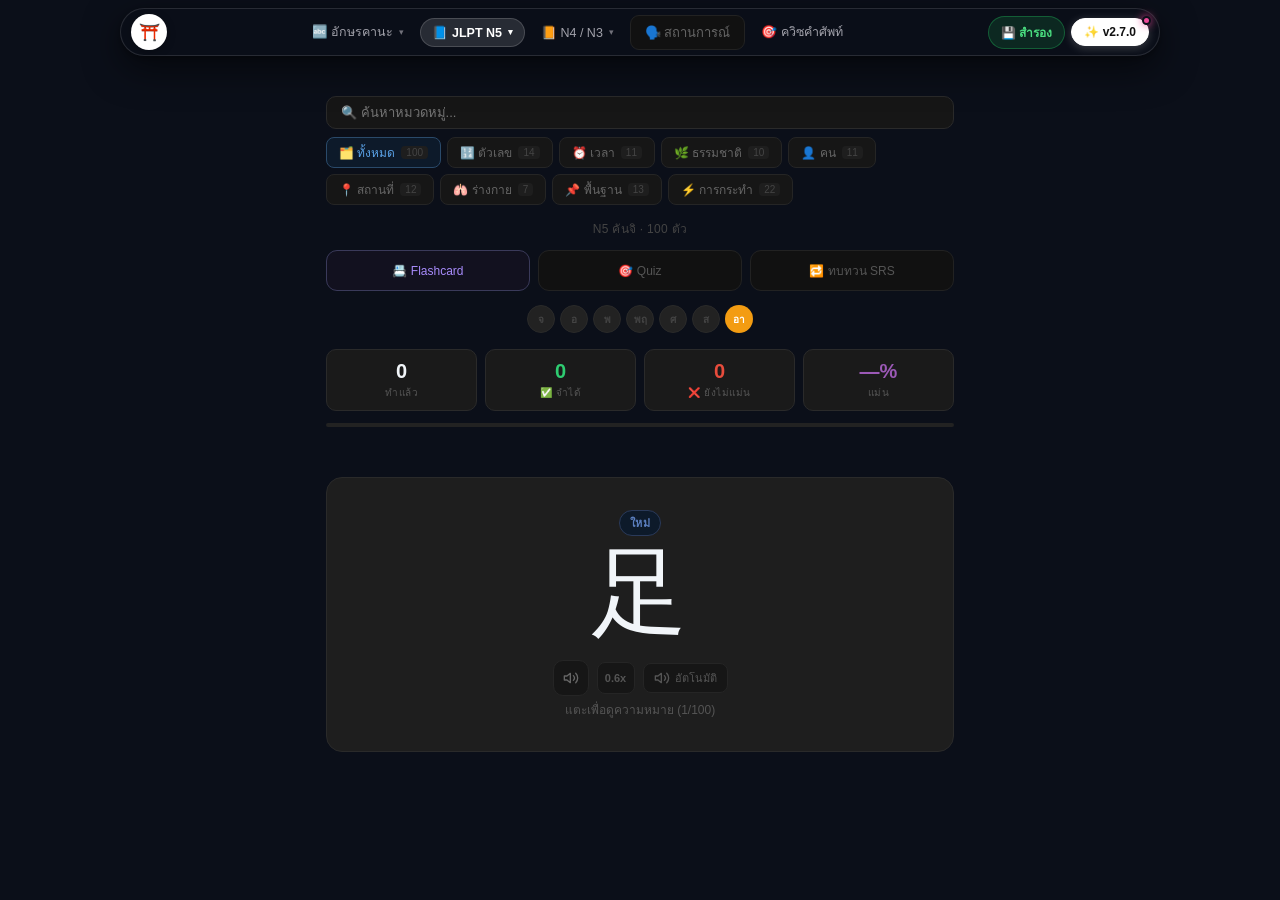
==== commit ae91baf2: "feat: add overview dashboard and update cache to v27" ====
--- a/flashcard.html
+++ b/flashcard.html
@@ -79,7 +79,7 @@
     <div class="nav-right-actions">
       <button class="nav-action-pill backup-pill" id="btn-backup" onclick="event.preventDefault();openBackup()" title="สำรองและกู้คืนข้อมูล">💾 สำรอง</button>
       <button class="nav-action-pill changelog-pill btn-changelog-tab" id="btn-changelog" onclick="event.preventDefault();openChangelog()" title="บันทึกการอัปเดตระบบ">
-        <span>✨ v2.6.1</span>
+        <span>✨ v2.7.0</span>
         <span class="changelog-unread-dot" id="changelog-badge-dot"></span>
       </button>
     </div>
@@ -144,7 +144,7 @@
     <div class="modal-head" style="flex-shrink:0;">
       <span style="display:flex;align-items:center;gap:8px;">
         <span>✨ บันทึกการอัปเดตระบบ</span>
-        <span style="font-size:11px;background:#6366f122;color:#a5b4fc;border:1px solid #6366f155;padding:2px 8px;border-radius:10px;font-weight:600;">v2.6.1</span>
+        <span style="font-size:11px;background:#6366f122;color:#a5b4fc;border:1px solid #6366f155;padding:2px 8px;border-radius:10px;font-weight:600;">v2.7.0</span>
       </span>
       <button class="modal-x" onclick="closeChangelog()">✕</button>
     </div>
@@ -155,7 +155,20 @@
       <div class="changelog-timeline">
         <div class="changelog-card latest">
           <div class="changelog-version-header">
-            <div class="changelog-version">v2.6.1 <span class="changelog-badge-new">LATEST</span></div>
+            <div class="changelog-version">v2.7.0 <span class="changelog-badge-new">LATEST</span></div>
+            <div class="changelog-date">25 พ.ย. 2026</div>
+          </div>
+          <ul class="changelog-list">
+            <li><span class="emoji">🏠</span><div><b>หน้าภาพรวมหลัก (Overview Dashboard):</b> เชื่อมโยงไอคอนรูปบ้านสู่หน้า Overview แสดงเปอร์เซ็นต์ความแม่นยำรวม สถิติจำแม่นแล้ว พร้อมทางลัดเริ่มซ่อมคำผิด และความก้าวหน้ารายหมวดหมู่</div></li>
+            <li><span class="emoji">🔤</span><div><b>ปรับปรุงฮิรางานะ & คาตาคานะ:</b> รองรับอักษรคานะครบทุกชุด (เสียงหลัก, ขุ่น, กึ่งขุ่น, 拗音, 外来音) ซ่อนคำแปลเฉลยในโหมด Typing และจัดรูปแบบตัวอักษรควบ/ตัวเล็กให้อ่านง่าย</div></li>
+            <li><span class="emoji">🎨</span><div><b>Modern Iconography & UI:</b> อัปเกรดแถบเมนูแคปซูลเป็น Minimal SVG Icons และ Japanese Typographic Badges (あ, ア, 漢, 語, 文) แทนที่อีโมจิเดิมที่ล้าสมัย</div></li>
+            <li><span class="emoji">🔖</span><div><b>แก้ Bookmark ในคำศัพท์:</b> ปรับปุ่มรายการทบทวนให้ใช้ SVG Bookmark Icon ที่สลับสถานะบันทึก/ลบได้อย่างสมบูรณ์แบบไม่หลุดสไตล์</div></li>
+            <li><span class="emoji">🧪</span><div><b>Automated Test Suite:</b> เพิ่มชุดทดสอบ Runtime Validation สำหรับตรวจสอบความสมบูรณ์ของคลังคำศัพท์และตรรกะควิซทุกระดับ</div></li>
+          </ul>
+        </div>
+        <div class="changelog-card">
+          <div class="changelog-version-header">
+            <div class="changelog-version">v2.6.1</div>
             <div class="changelog-date">25 พ.ย. 2026</div>
           </div>
           <ul class="changelog-list">
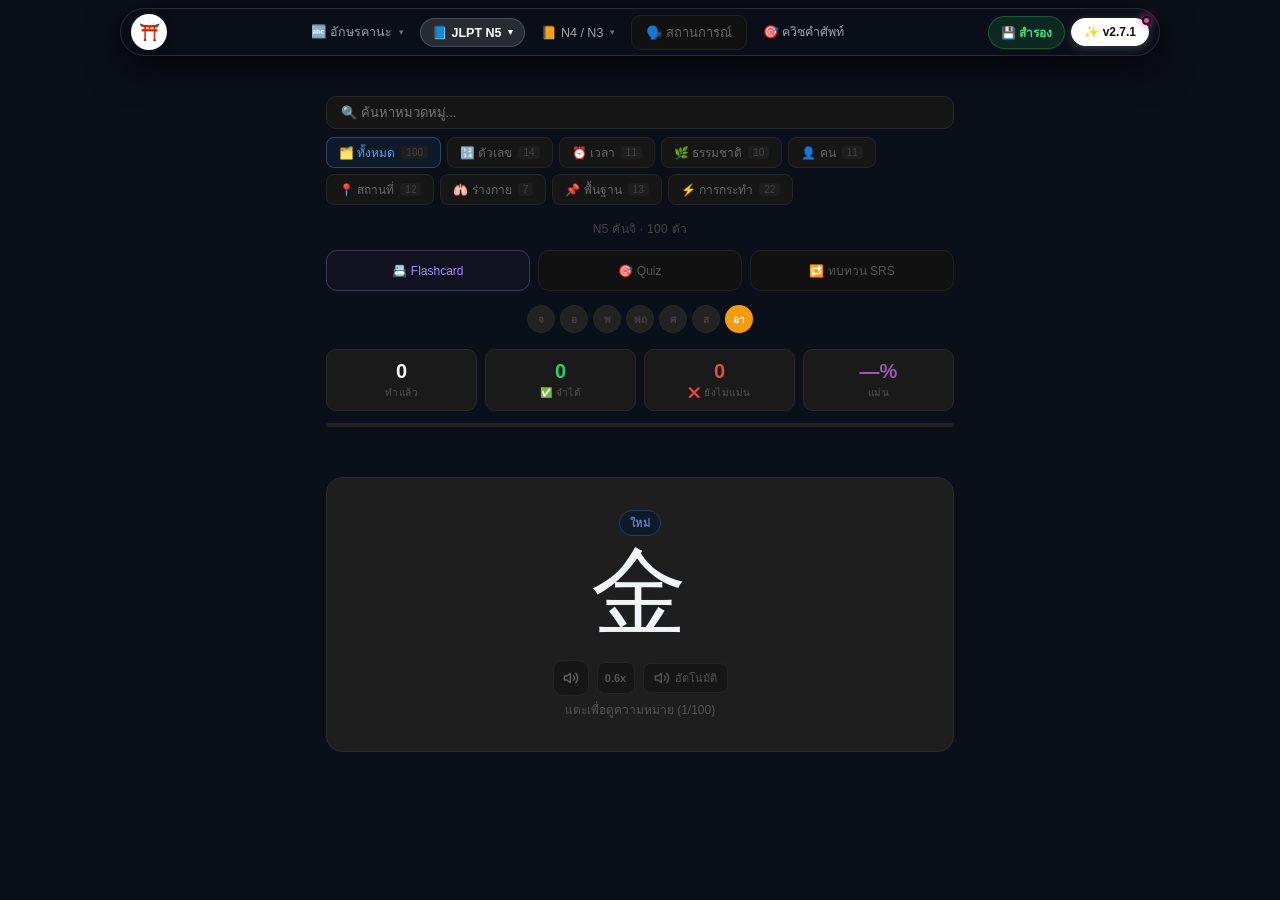
==== commit 84df8f85: "feat: add changelog module and update service worker cache to v27.1" ====
--- a/flashcard.html
+++ b/flashcard.html
@@ -79,7 +79,7 @@
     <div class="nav-right-actions">
       <button class="nav-action-pill backup-pill" id="btn-backup" onclick="event.preventDefault();openBackup()" title="สำรองและกู้คืนข้อมูล">💾 สำรอง</button>
       <button class="nav-action-pill changelog-pill btn-changelog-tab" id="btn-changelog" onclick="event.preventDefault();openChangelog()" title="บันทึกการอัปเดตระบบ">
-        <span>✨ v2.7.0</span>
+        <span>✨ v2.7.1</span>
         <span class="changelog-unread-dot" id="changelog-badge-dot"></span>
       </button>
     </div>
@@ -144,7 +144,7 @@
     <div class="modal-head" style="flex-shrink:0;">
       <span style="display:flex;align-items:center;gap:8px;">
         <span>✨ บันทึกการอัปเดตระบบ</span>
-        <span style="font-size:11px;background:#6366f122;color:#a5b4fc;border:1px solid #6366f155;padding:2px 8px;border-radius:10px;font-weight:600;">v2.7.0</span>
+        <span style="font-size:11px;background:#6366f122;color:#a5b4fc;border:1px solid #6366f155;padding:2px 8px;border-radius:10px;font-weight:600;">v2.7.1</span>
       </span>
       <button class="modal-x" onclick="closeChangelog()">✕</button>
     </div>
@@ -155,7 +155,17 @@
       <div class="changelog-timeline">
         <div class="changelog-card latest">
           <div class="changelog-version-header">
-            <div class="changelog-version">v2.7.0 <span class="changelog-badge-new">LATEST</span></div>
+            <div class="changelog-version">v2.7.1 <span class="changelog-badge-new">LATEST</span></div>
+            <div class="changelog-date">25 พ.ย. 2026</div>
+          </div>
+          <ul class="changelog-list">
+            <li><span class="emoji">🎨</span><div><b>ยกระดับ Navbar ดีไซน์ใหม่:</b> เพิ่มแบดจ์สีประจำหมวดหมู่ (Glassmorphism Badges) แยกสีสวยงามสะดุดตา พร้อมแอนิเมชันขยายขนาดนุ่มนวลเมื่อ Hover</div></li>
+            <li><span class="emoji">⚡</span><div><b>ระบบอัปเดตรายการทบทวนแบบ Real-time:</b> แก้ไขการปักหมุดคำศัพท์ ให้ตัวเลข Badge ด้านบน และชิปทบทวนซ้ำอัปเดตทันทีแบบเสี้ยววินาที ไม่ต้องรีเฟรชหน้า</div></li>
+          </ul>
+        </div>
+        <div class="changelog-card">
+          <div class="changelog-version-header">
+            <div class="changelog-version">v2.7.0</div>
             <div class="changelog-date">25 พ.ย. 2026</div>
           </div>
           <ul class="changelog-list">
--- a/css/shared.css
+++ b/css/shared.css
@@ -112,10 +112,71 @@
 .nav-dropdown-wrap {
   position: relative;
 }
+/* ── NAV PILL & ICON BADGES ── */
+.nav-pill-badge {
+  display: inline-flex;
+  align-items: center;
+  justify-content: center;
+  width: 20px;
+  height: 20px;
+  border-radius: 6px;
+  font-size: 11px;
+  font-weight: 700;
+  line-height: 1;
+  flex-shrink: 0;
+  transition: transform 0.15s ease;
+}
+.nav-pill-btn:hover .nav-pill-badge,
+.nav-drop-item:hover .nav-pill-badge {
+  transform: scale(1.12);
+}
+
+/* Color Themes for Categories */
+.badge-kana {
+  background: linear-gradient(135deg, rgba(236, 72, 153, 0.25) 0%, rgba(244, 114, 182, 0.15) 100%);
+  color: #f472b6;
+  border: 1px solid rgba(236, 72, 153, 0.45);
+}
+.badge-n5 {
+  background: linear-gradient(135deg, rgba(59, 130, 246, 0.25) 0%, rgba(96, 165, 250, 0.15) 100%);
+  color: #60a5fa;
+  border: 1px solid rgba(59, 130, 246, 0.45);
+}
+.badge-vocab {
+  background: linear-gradient(135deg, rgba(16, 185, 129, 0.25) 0%, rgba(52, 211, 153, 0.15) 100%);
+  color: #34d399;
+  border: 1px solid rgba(16, 185, 129, 0.45);
+}
+.badge-grammar {
+  background: linear-gradient(135deg, rgba(245, 158, 11, 0.25) 0%, rgba(251, 191, 36, 0.15) 100%);
+  color: #fbbf24;
+  border: 1px solid rgba(245, 158, 11, 0.45);
+}
+.badge-n4n3 {
+  background: linear-gradient(135deg, rgba(249, 115, 22, 0.25) 0%, rgba(251, 146, 60, 0.15) 100%);
+  color: #fb923c;
+  border: 1px solid rgba(249, 115, 22, 0.45);
+}
+.badge-scene {
+  background: linear-gradient(135deg, rgba(6, 182, 212, 0.25) 0%, rgba(34, 211, 238, 0.15) 100%);
+  color: #22d3ee;
+  border: 1px solid rgba(6, 182, 212, 0.45);
+}
+.badge-custom {
+  background: linear-gradient(135deg, rgba(168, 85, 247, 0.25) 0%, rgba(192, 132, 252, 0.15) 100%);
+  color: #c084fc;
+  border: 1px solid rgba(168, 85, 247, 0.45);
+}
+.badge-flash {
+  background: linear-gradient(135deg, rgba(99, 102, 241, 0.25) 0%, rgba(129, 140, 248, 0.15) 100%);
+  color: #818cf8;
+  border: 1px solid rgba(99, 102, 241, 0.45);
+}
+
 .nav-pill-btn {
   display: inline-flex;
   align-items: center;
-  gap: 5px;
+  gap: 6px;
   background: transparent;
   border: 1px solid transparent;
   border-radius: 9999px;
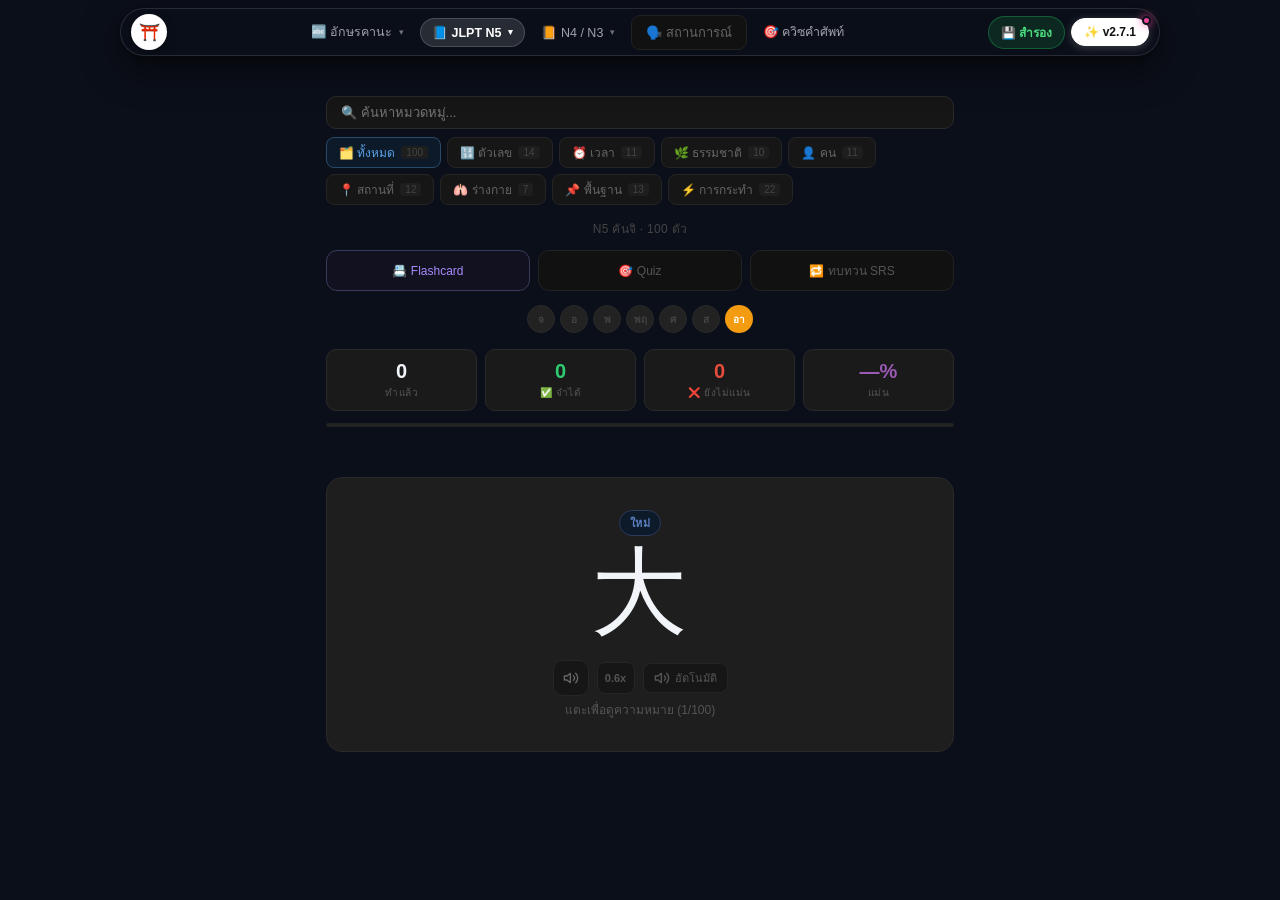
==== commit e671b00a: "feat: add shared stylesheet, navigation script, and layout components" ====
--- a/flashcard.html
+++ b/flashcard.html
@@ -108,6 +108,19 @@
   <div id="main"></div>
 </div>
 
+<button
+  type="button"
+  id="btn-back-to-top"
+  class="btn-back-to-top"
+  onclick="window.scrollTo({top: 0, behavior: 'smooth'})"
+  title="กลับขึ้นด้านบน"
+  aria-label="กลับขึ้นด้านบน"
+>
+  <svg width="20" height="20" viewBox="0 0 24 24" fill="none" stroke="currentColor" stroke-width="2.5" stroke-linecap="round" stroke-linejoin="round">
+    <path d="M18 15l-6-6-6 6"/>
+  </svg>
+</button>
+
 <div class="modal-overlay" id="scene-modal" onclick="if(event.target===this)closeScene()">
   <div class="modal-box scene-box" role="dialog" aria-modal="true" aria-label="บทสนทนา">
     <div class="modal-head"><span id="scene-title"></span><button class="modal-x" onclick="closeScene()" aria-label="ปิด">✕</button></div>
--- a/css/shared.css
+++ b/css/shared.css
@@ -674,7 +674,54 @@
   color: #e0b040;
 }
 
-/* Toast animations */
+/* ── BACK TO TOP BUTTON ── */
+.btn-back-to-top {
+  position: fixed;
+  bottom: 24px;
+  right: 24px;
+  width: 44px;
+  height: 44px;
+  border-radius: 50%;
+  background: rgba(22, 22, 26, 0.9);
+  backdrop-filter: blur(12px);
+  -webkit-backdrop-filter: blur(12px);
+  border: 1px solid rgba(255, 255, 255, 0.16);
+  color: #f1f5f9;
+  display: flex;
+  align-items: center;
+  justify-content: center;
+  cursor: pointer;
+  box-shadow: 0 8px 24px rgba(0, 0, 0, 0.5), 0 2px 6px rgba(0, 0, 0, 0.3);
+  z-index: 999;
+  opacity: 0;
+  visibility: hidden;
+  transform: translateY(14px) scale(0.9);
+  transition: opacity 0.22s ease, transform 0.22s ease, visibility 0.22s, background 0.15s, border-color 0.15s;
+}
+.btn-back-to-top.show {
+  opacity: 1;
+  visibility: visible;
+  transform: translateY(0) scale(1);
+}
+.btn-back-to-top:hover {
+  background: #2563eb;
+  border-color: #3b82f6;
+  color: #ffffff;
+  transform: translateY(-2px) scale(1.05);
+  box-shadow: 0 10px 28px rgba(37, 99, 235, 0.45);
+}
+.btn-back-to-top:active {
+  transform: scale(0.95);
+}
+
+@media (max-width: 600px) {
+  .btn-back-to-top {
+    bottom: 20px;
+    right: 18px;
+    width: 40px;
+    height: 40px;
+  }
+}
 @keyframes slideUp {
   from {
     transform: translateX(-50%) translateY(20px);
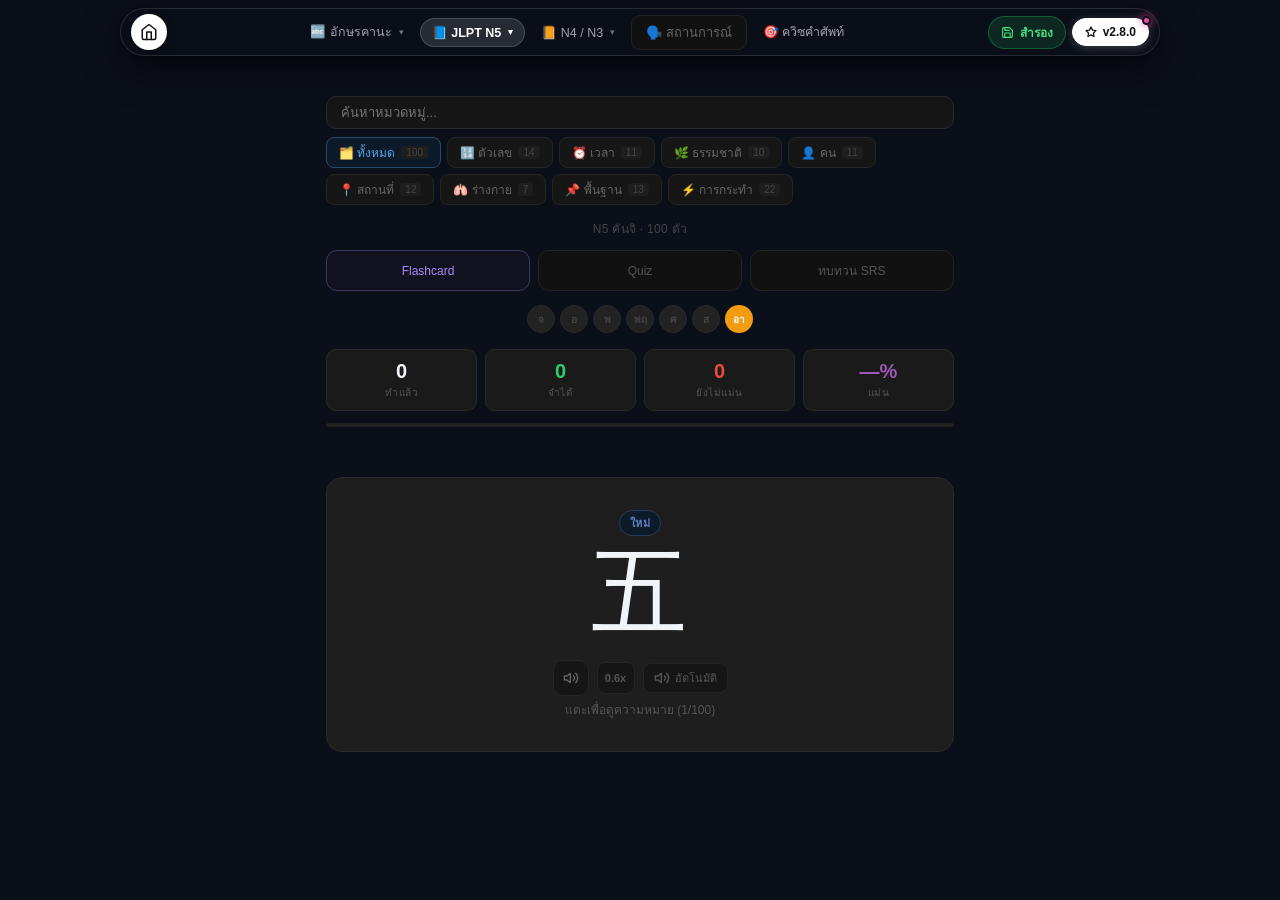
==== commit 2e67a2b9: "feat: add navigation system, shared styles, and quiz engine modules" ====
--- a/flashcard.html
+++ b/flashcard.html
@@ -29,7 +29,9 @@
 
 <div class="floating-nav-wrapper">
   <nav class="nav-capsule" aria-label="แถบเมนูหลัก">
-    <a href="index.html" class="nav-brand-badge" title="กลับหน้าหลัก JLPT ควิซ">⛩️</a>
+    <a href="index.html" class="nav-brand-badge" title="กลับหน้าหลัก JLPT ควิซ">
+      <svg width="18" height="18" viewBox="0 0 24 24" fill="none" stroke="currentColor" stroke-width="2" stroke-linecap="round" stroke-linejoin="round"><path d="M3 9l9-7 9 7v11a2 2 0 0 1-2 2H5a2 2 0 0 1-2-2z"/><polyline points="9 22 9 12 15 12 15 22"/></svg>
+    </a>
 
     <div class="nav-menu-group">
       <!-- 1. คานะ Dropdown -->
@@ -77,9 +79,13 @@
 
     <!-- Right Actions -->
     <div class="nav-right-actions">
-      <button class="nav-action-pill backup-pill" id="btn-backup" onclick="event.preventDefault();openBackup()" title="สำรองและกู้คืนข้อมูล">💾 สำรอง</button>
+      <button class="nav-action-pill backup-pill" id="btn-backup" onclick="event.preventDefault();openBackup()" title="สำรองและกู้คืนข้อมูล">
+        <svg width="13" height="13" viewBox="0 0 24 24" fill="none" stroke="currentColor" stroke-width="2" stroke-linecap="round" stroke-linejoin="round"><path d="M19 21H5a2 2 0 0 1-2-2V5a2 2 0 0 1 2-2h11l5 5v11a2 2 0 0 1-2 2z"/><polyline points="17 21 17 13 7 13 7 21"/><polyline points="7 3 7 8 15 8"/></svg>
+        สำรอง
+      </button>
       <button class="nav-action-pill changelog-pill btn-changelog-tab" id="btn-changelog" onclick="event.preventDefault();openChangelog()" title="บันทึกการอัปเดตระบบ">
-        <span>✨ v2.7.1</span>
+        <svg width="12" height="12" viewBox="0 0 24 24" fill="none" stroke="currentColor" stroke-width="2.5" stroke-linecap="round" stroke-linejoin="round" style="flex-shrink:0;"><polygon points="12 2 15.09 8.26 22 9.27 17 14.14 18.18 21.02 12 17.77 5.82 21.02 7 14.14 2 9.27 8.91 8.26 12 2"/></svg>
+        <span>v2.8.0</span>
         <span class="changelog-unread-dot" id="changelog-badge-dot"></span>
       </button>
     </div>
@@ -88,19 +94,19 @@
 
 <div class="content">
   <div id="backup-banner"></div>
-  <div class="filter-wrap"><input class="filter-search" id="filter-search" placeholder="🔍 ค้นหาหมวดหมู่..." oninput="filterChips(this.value)"><div class="filter-bar" id="filters"></div></div>
+  <div class="filter-wrap"><input class="filter-search" id="filter-search" placeholder="ค้นหาหมวดหมู่..." oninput="filterChips(this.value)"><div class="filter-bar" id="filters"></div></div>
   <div class="section-info" id="section-info"></div>
   <div id="scene-bar"></div>
   <div class="mode-tabs">
-    <div class="mode-tab active" id="mt-flash" onclick="event.preventDefault();setMode('flash')">📇 Flashcard</div>
-    <div class="mode-tab" id="mt-quiz" onclick="event.preventDefault();setMode('quiz')">🎯 Quiz</div>
-    <div class="mode-tab" id="mt-srs" onclick="event.preventDefault();setMode('srs')">🔁 ทบทวน SRS</div>
+    <div class="mode-tab active" id="mt-flash" onclick="event.preventDefault();setMode('flash')">Flashcard</div>
+    <div class="mode-tab" id="mt-quiz" onclick="event.preventDefault();setMode('quiz')">Quiz</div>
+    <div class="mode-tab" id="mt-srs" onclick="event.preventDefault();setMode('srs')">ทบทวน SRS</div>
   </div>
   <div class="streak-row" id="streak-row"></div>
   <div class="stats">
     <div class="stat"><div class="stat-n" id="s-total">0</div><div class="stat-l">ทำแล้ว</div></div>
-    <div class="stat"><div class="stat-n" id="s-right" style="color:#2ecc71">0</div><div class="stat-l">✅ จำได้</div></div>
-    <div class="stat"><div class="stat-n" id="s-wrong" style="color:#e74c3c">0</div><div class="stat-l">❌ ยังไม่แม่น</div></div>
+    <div class="stat"><div class="stat-n" id="s-right" style="color:#2ecc71">0</div><div class="stat-l">จำได้</div></div>
+    <div class="stat"><div class="stat-n" id="s-wrong" style="color:#e74c3c">0</div><div class="stat-l">ยังไม่แม่น</div></div>
     <div class="stat"><div class="stat-n stat-pct" id="s-pct">0%</div><div class="stat-l">แม่น</div></div>
   </div>
   <div class="progress-bar"><div class="progress-fill pf-n5" id="prog" style="width:0%"></div></div>
@@ -156,8 +162,9 @@
   <div class="modal-box" role="dialog" aria-modal="true" aria-label="บันทึกการอัปเดตระบบ" style="max-width:560px;max-height:85vh;display:flex;flex-direction:column;">
     <div class="modal-head" style="flex-shrink:0;">
       <span style="display:flex;align-items:center;gap:8px;">
-        <span>✨ บันทึกการอัปเดตระบบ</span>
-        <span style="font-size:11px;background:#6366f122;color:#a5b4fc;border:1px solid #6366f155;padding:2px 8px;border-radius:10px;font-weight:600;">v2.7.1</span>
+        <svg width="16" height="16" viewBox="0 0 24 24" fill="none" stroke="#a5b4fc" stroke-width="2" stroke-linecap="round" stroke-linejoin="round"><polygon points="12 2 15.09 8.26 22 9.27 17 14.14 18.18 21.02 12 17.77 5.82 21.02 7 14.14 2 9.27 8.91 8.26 12 2"/></svg>
+        <span>บันทึกการอัปเดตระบบ</span>
+        <span style="font-size:11px;background:#6366f122;color:#a5b4fc;border:1px solid #6366f155;padding:2px 8px;border-radius:10px;font-weight:600;">v2.8.0</span>
       </span>
       <button class="modal-x" onclick="closeChangelog()">✕</button>
     </div>
@@ -168,7 +175,18 @@
       <div class="changelog-timeline">
         <div class="changelog-card latest">
           <div class="changelog-version-header">
-            <div class="changelog-version">v2.7.1 <span class="changelog-badge-new">LATEST</span></div>
+            <div class="changelog-version">v2.8.0 <span class="changelog-badge-new">LATEST</span></div>
+            <div class="changelog-date">25 พ.ย. 2026</div>
+          </div>
+          <ul class="changelog-list">
+            <li><span class="emoji">🗂️</span><div><b>แยกเมนูอิสระ JLPT N4 และ N3:</b> ปรับโครงสร้าง Navbar ใหม่ แยก N4 และ N3 ออกเป็น Dropdown ของตัวเอง เพื่อความสมดุลระดับเดียวกับ N5</div></li>
+            <li><span class="emoji">⬆️</span><div><b>เพิ่มปุ่ม Back to Top:</b> ปุ่มลอยกระจก Dark Glassmorphism เลื่อนจอกลับขึ้นด้านบนอัตโนมัติแบบนุ่มนวล</div></li>
+            <li><span class="emoji">🎨</span><div><b>ยกเครื่อง Clean Vector UI:</b> เปลี่ยนผ่านสู่ Minimalist SVG Icons ในทุกจุด สวยงาม สบายตา</div></li>
+          </ul>
+        </div>
+        <div class="changelog-card">
+          <div class="changelog-version-header">
+            <div class="changelog-version">v2.7.1</div>
             <div class="changelog-date">25 พ.ย. 2026</div>
           </div>
           <ul class="changelog-list">
--- a/css/shared.css
+++ b/css/shared.css
@@ -151,6 +151,16 @@
   background: linear-gradient(135deg, rgba(245, 158, 11, 0.25) 0%, rgba(251, 191, 36, 0.15) 100%);
   color: #fbbf24;
   border: 1px solid rgba(245, 158, 11, 0.45);
+}
+.badge-n4 {
+  background: linear-gradient(135deg, rgba(249, 115, 22, 0.25) 0%, rgba(251, 146, 60, 0.15) 100%);
+  color: #fb923c;
+  border: 1px solid rgba(249, 115, 22, 0.45);
+}
+.badge-n3 {
+  background: linear-gradient(135deg, rgba(234, 88, 12, 0.25) 0%, rgba(249, 115, 22, 0.15) 100%);
+  color: #fdba74;
+  border: 1px solid rgba(234, 88, 12, 0.45);
 }
 .badge-n4n3 {
   background: linear-gradient(135deg, rgba(249, 115, 22, 0.25) 0%, rgba(251, 146, 60, 0.15) 100%);
